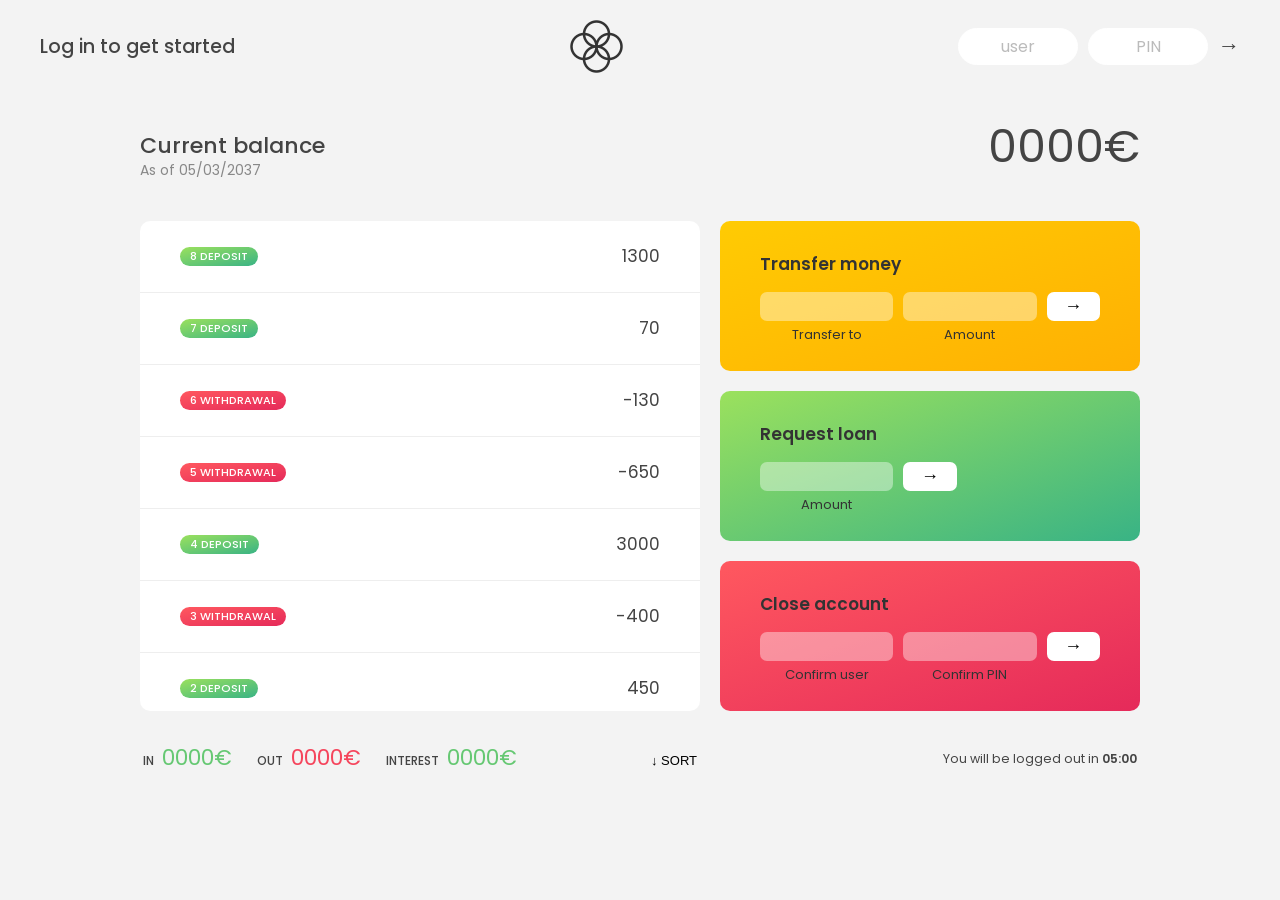
==== Adwaith_Rajesh/Day__16/Bankist_App__Day_2/index.html @ f3bc1ff0 "Added Day__16" ====
<!DOCTYPE html>
<html lang="en">
  <head>
    <meta charset="UTF-8" />
    <meta name="viewport" content="width=device-width, initial-scale=1.0" />
    <meta http-equiv="X-UA-Compatible" content="ie=edge" />
    <link rel="shortcut icon" type="image/png" href="/icon.png" />

    <link
      href="https://fonts.googleapis.com/css?family=Poppins:400,500,600&display=swap"
      rel="stylesheet"
    />

    <link rel="stylesheet" href="style.css" />
    <title>Bankist</title>
  </head>
  <body>
    <!-- TOP NAVIGATION -->
    <nav>
      <p class="welcome">Log in to get started</p>
      <img src="logo.png" alt="Logo" class="logo" />
      <form class="login">
        <input
          type="text"
          placeholder="user"
          class="login__input login__input--user"
        />
        <!-- In practice, use type="password" -->
        <input
          type="text"
          placeholder="PIN"
          maxlength="4"
          class="login__input login__input--pin"
        />
        <button class="login__btn">&rarr;</button>
      </form>
    </nav>

    <main class="app">
      <!-- BALANCE -->
      <div class="balance">
        <div>
          <p class="balance__label">Current balance</p>
          <p class="balance__date">
            As of <span class="date">05/03/2037</span>
          </p>
        </div>
        <p class="balance__value">0000€</p>
      </div>

      <!-- MOVEMENTS -->
      <div class="movements">
        <div class="movements__row">
          <div class="movements__type movements__type--deposit">2 deposit</div>
          <div class="movements__date">3 days ago</div>
          <div class="movements__value">4 000€</div>
        </div>
        <div class="movements__row">
          <div class="movements__type movements__type--withdrawal">
            1 withdrawal
          </div>
          <div class="movements__date">24/01/2037</div>
          <div class="movements__value">-378€</div>
        </div>
      </div>

      <!-- SUMMARY -->
      <div class="summary">
        <p class="summary__label">In</p>
        <p class="summary__value summary__value--in">0000€</p>
        <p class="summary__label">Out</p>
        <p class="summary__value summary__value--out">0000€</p>
        <p class="summary__label">Interest</p>
        <p class="summary__value summary__value--interest">0000€</p>
        <button class="btn--sort">&downarrow; SORT</button>
      </div>

      <!-- OPERATION: TRANSFERS -->
      <div class="operation operation--transfer">
        <h2>Transfer money</h2>
        <form class="form form--transfer">
          <input type="text" class="form__input form__input--to" />
          <input type="number" class="form__input form__input--amount" />
          <button class="form__btn form__btn--transfer">&rarr;</button>
          <label class="form__label">Transfer to</label>
          <label class="form__label">Amount</label>
        </form>
      </div>

      <!-- OPERATION: LOAN -->
      <div class="operation operation--loan">
        <h2>Request loan</h2>
        <form class="form form--loan">
          <input type="number" class="form__input form__input--loan-amount" />
          <button class="form__btn form__btn--loan">&rarr;</button>
          <label class="form__label form__label--loan">Amount</label>
        </form>
      </div>

      <!-- OPERATION: CLOSE -->
      <div class="operation operation--close">
        <h2>Close account</h2>
        <form class="form form--close">
          <input type="text" class="form__input form__input--user" />
          <input
            type="password"
            maxlength="6"
            class="form__input form__input--pin"
          />
          <button class="form__btn form__btn--close">&rarr;</button>
          <label class="form__label">Confirm user</label>
          <label class="form__label">Confirm PIN</label>
        </form>
      </div>

      <!-- LOGOUT TIMER -->
      <p class="logout-timer">
        You will be logged out in <span class="timer">05:00</span>
      </p>
    </main>

    <!-- <footer>
      &copy; by Jonas Schmedtmann. Don't claim as your own :)
    </footer> -->

    <script src="script.js"></script>
  </body>
</html>
---- Adwaith_Rajesh/Day__16/Bankist_App__Day_2/style.css ----
/*
 * Use this CSS to learn some intersting techniques,
 * in case you're wondering how I built the UI.
 * Have fun! 😁
 */

* {
  margin: 0;
  padding: 0;
  box-sizing: inherit;
}

html {
  font-size: 62.5%;
  box-sizing: border-box;
}

body {
  font-family: 'Poppins', sans-serif;
  color: #444;
  background-color: #f3f3f3;
  height: 100vh;
  padding: 2rem;
}

nav {
  display: flex;
  justify-content: space-between;
  align-items: center;
  padding: 0 2rem;
}

.welcome {
  font-size: 1.9rem;
  font-weight: 500;
}

.logo {
  height: 5.25rem;
}

.login {
  display: flex;
}

.login__input {
  border: none;
  padding: 0.5rem 2rem;
  font-size: 1.6rem;
  font-family: inherit;
  text-align: center;
  width: 12rem;
  border-radius: 10rem;
  margin-right: 1rem;
  color: inherit;
  border: 1px solid #fff;
  transition: all 0.3s;
}

.login__input:focus {
  outline: none;
  border: 1px solid #ccc;
}

.login__input::placeholder {
  color: #bbb;
}

.login__btn {
  border: none;
  background: none;
  font-size: 2.2rem;
  color: inherit;
  cursor: pointer;
  transition: all 0.3s;
}

.login__btn:hover,
.login__btn:focus,
.btn--sort:hover,
.btn--sort:focus {
  outline: none;
  color: #777;
}

/* MAIN */
.app {
  position: relative;
  max-width: 100rem;
  margin: 4rem auto;
  display: grid;
  grid-template-columns: 4fr 3fr;
  grid-template-rows: auto repeat(3, 15rem) auto;
  gap: 2rem;

  /* NOTE This creates the fade in/out animation */
  /* opacity: 0; */
  transition: all 1s;
}

.balance {
  grid-column: 1 / span 2;
  display: flex;
  align-items: flex-end;
  justify-content: space-between;
  margin-bottom: 2rem;
}

.balance__label {
  font-size: 2.2rem;
  font-weight: 500;
  margin-bottom: -0.2rem;
}

.balance__date {
  font-size: 1.4rem;
  color: #888;
}

.balance__value {
  font-size: 4.5rem;
  font-weight: 400;
}

/* MOVEMENTS */
.movements {
  grid-row: 2 / span 3;
  background-color: #fff;
  border-radius: 1rem;
  overflow: scroll;
}

.movements__row {
  padding: 2.25rem 4rem;
  display: flex;
  align-items: center;
  border-bottom: 1px solid #eee;
}

.movements__type {
  font-size: 1.1rem;
  text-transform: uppercase;
  font-weight: 500;
  color: #fff;
  padding: 0.1rem 1rem;
  border-radius: 10rem;
  margin-right: 2rem;
}

.movements__date {
  font-size: 1.1rem;
  text-transform: uppercase;
  font-weight: 500;
  color: #666;
}

.movements__type--deposit {
  background-image: linear-gradient(to top left, #39b385, #9be15d);
}

.movements__type--withdrawal {
  background-image: linear-gradient(to top left, #e52a5a, #ff585f);
}

.movements__value {
  font-size: 1.7rem;
  margin-left: auto;
}

/* SUMMARY */
.summary {
  grid-row: 5 / 6;
  display: flex;
  align-items: baseline;
  padding: 0 0.3rem;
  margin-top: 1rem;
}

.summary__label {
  font-size: 1.2rem;
  font-weight: 500;
  text-transform: uppercase;
  margin-right: 0.8rem;
}

.summary__value {
  font-size: 2.2rem;
  margin-right: 2.5rem;
}

.summary__value--in,
.summary__value--interest {
  color: #66c873;
}

.summary__value--out {
  color: #f5465d;
}

.btn--sort {
  margin-left: auto;
  border: none;
  background: none;
  font-size: 1.3rem;
  font-weight: 500;
  cursor: pointer;
}

/* OPERATIONS */
.operation {
  border-radius: 1rem;
  padding: 3rem 4rem;
  color: #333;
}

.operation--transfer {
  background-image: linear-gradient(to top left, #ffb003, #ffcb03);
}

.operation--loan {
  background-image: linear-gradient(to top left, #39b385, #9be15d);
}

.operation--close {
  background-image: linear-gradient(to top left, #e52a5a, #ff585f);
}

h2 {
  margin-bottom: 1.5rem;
  font-size: 1.7rem;
  font-weight: 600;
  color: #333;
}

.form {
  display: grid;
  grid-template-columns: 2.5fr 2.5fr 1fr;
  grid-template-rows: auto auto;
  gap: 0.4rem 1rem;
}

/* Exceptions for interst */
.form.form--loan {
  grid-template-columns: 2.5fr 1fr 2.5fr;
}
.form__label--loan {
  grid-row: 2;
}
/* End exceptions */

.form__input {
  width: 100%;
  border: none;
  background-color: rgba(255, 255, 255, 0.4);
  font-family: inherit;
  font-size: 1.5rem;
  text-align: center;
  color: #333;
  padding: 0.3rem 1rem;
  border-radius: 0.7rem;
  transition: all 0.3s;
}

.form__input:focus {
  outline: none;
  background-color: rgba(255, 255, 255, 0.6);
}

.form__label {
  font-size: 1.3rem;
  text-align: center;
}

.form__btn {
  border: none;
  border-radius: 0.7rem;
  font-size: 1.8rem;
  background-color: #fff;
  cursor: pointer;
  transition: all 0.3s;
}

.form__btn:focus {
  outline: none;
  background-color: rgba(255, 255, 255, 0.8);
}

.logout-timer {
  padding: 0 0.3rem;
  margin-top: 1.9rem;
  text-align: right;
  font-size: 1.25rem;
}

.timer {
  font-weight: 600;
}
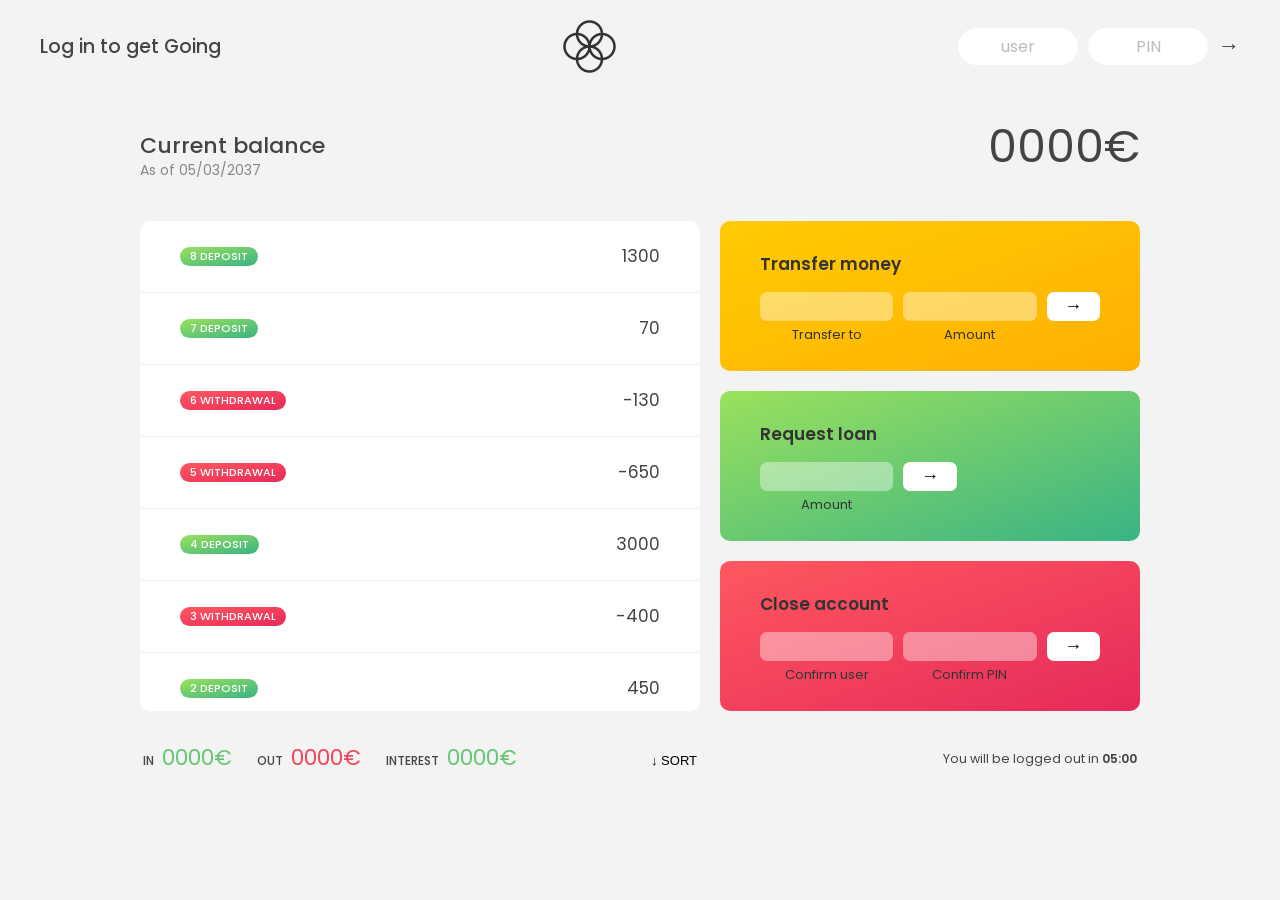
==== commit c330d1b9: "Minor text changes" ====
--- a/Adwaith_Rajesh/Day__16/Bankist_App__Day_2/index.html
+++ b/Adwaith_Rajesh/Day__16/Bankist_App__Day_2/index.html
@@ -17,7 +17,7 @@
   <body>
     <!-- TOP NAVIGATION -->
     <nav>
-      <p class="welcome">Log in to get started</p>
+      <p class="welcome">Log in to get Going</p>
       <img src="logo.png" alt="Logo" class="logo" />
       <form class="login">
         <input
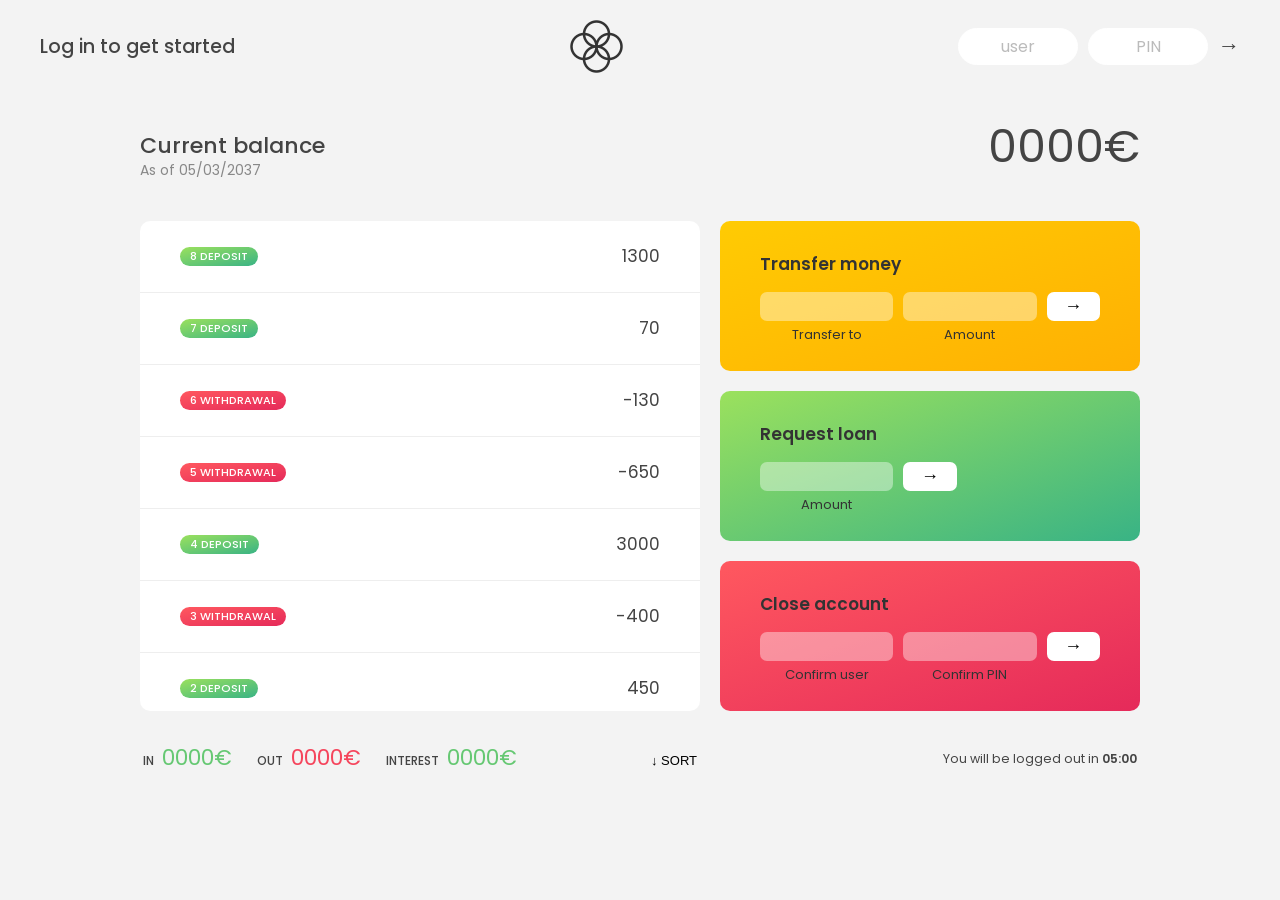
==== commit ce4ea2b2: "Added Day__17" ====
--- a/Adwaith_Rajesh/Day__16/Bankist_App__Day_2/index.html
+++ b/Adwaith_Rajesh/Day__16/Bankist_App__Day_2/index.html
@@ -15,9 +15,9 @@
     <title>Bankist</title>
   </head>
   <body>
-    <!-- TOP NAVIGATION -->
+    <!-- TOP NAVIGATION OF BANKIST APP -->
     <nav>
-      <p class="welcome">Log in to get Going</p>
+      <p class="welcome">Log in to get started</p>
       <img src="logo.png" alt="Logo" class="logo" />
       <form class="login">
         <input
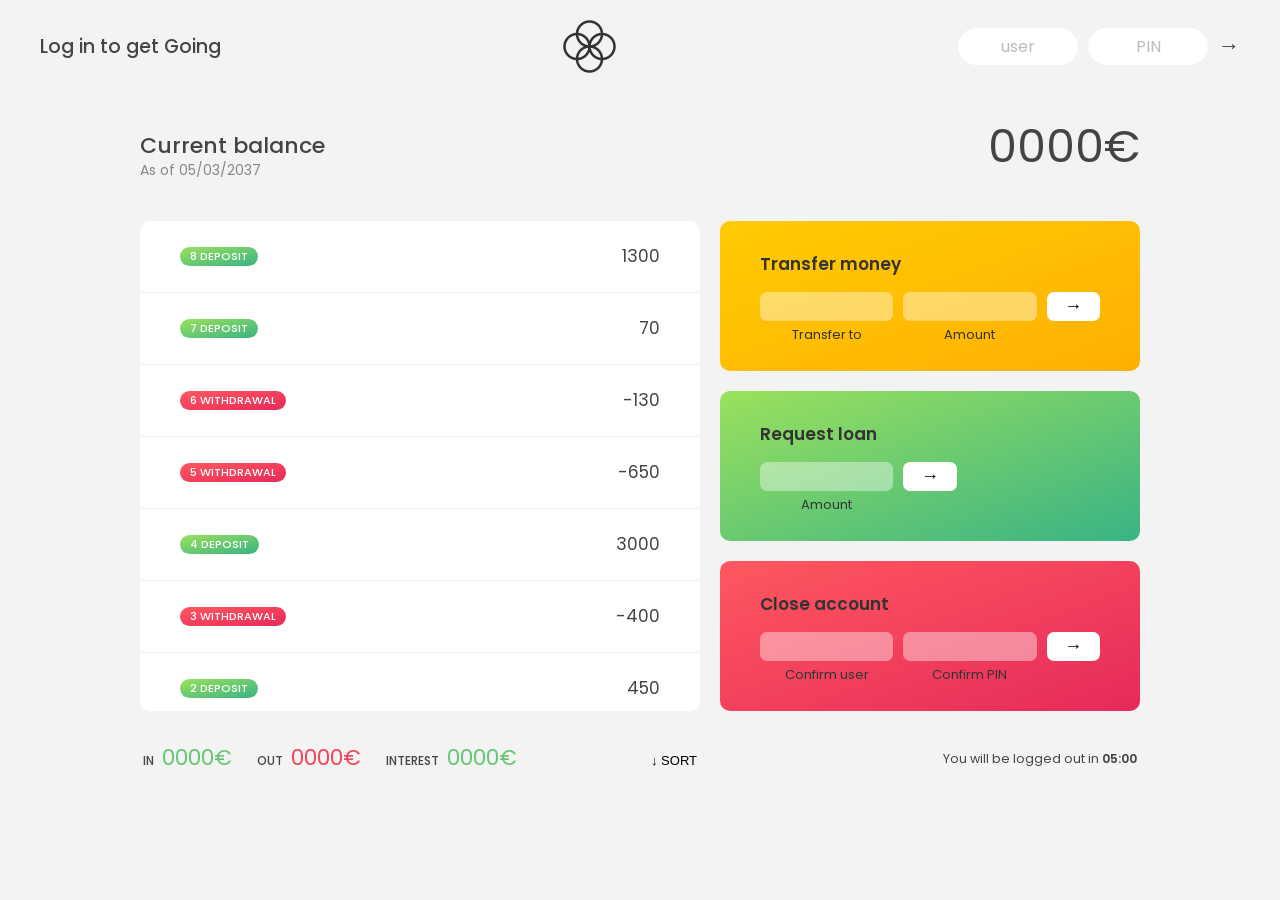
==== commit dd7b9d71: "Test" ====
--- a/Adwaith_Rajesh/Day__16/Bankist_App__Day_2/index.html
+++ b/Adwaith_Rajesh/Day__16/Bankist_App__Day_2/index.html
@@ -12,12 +12,12 @@
     />
 
     <link rel="stylesheet" href="style.css" />
-    <title>Bankist</title>
+    <title>Bankist__Website</title>
   </head>
   <body>
     <!-- TOP NAVIGATION OF BANKIST APP -->
     <nav>
-      <p class="welcome">Log in to get started</p>
+      <p class="welcome">Log in to get Going</p>
       <img src="logo.png" alt="Logo" class="logo" />
       <form class="login">
         <input
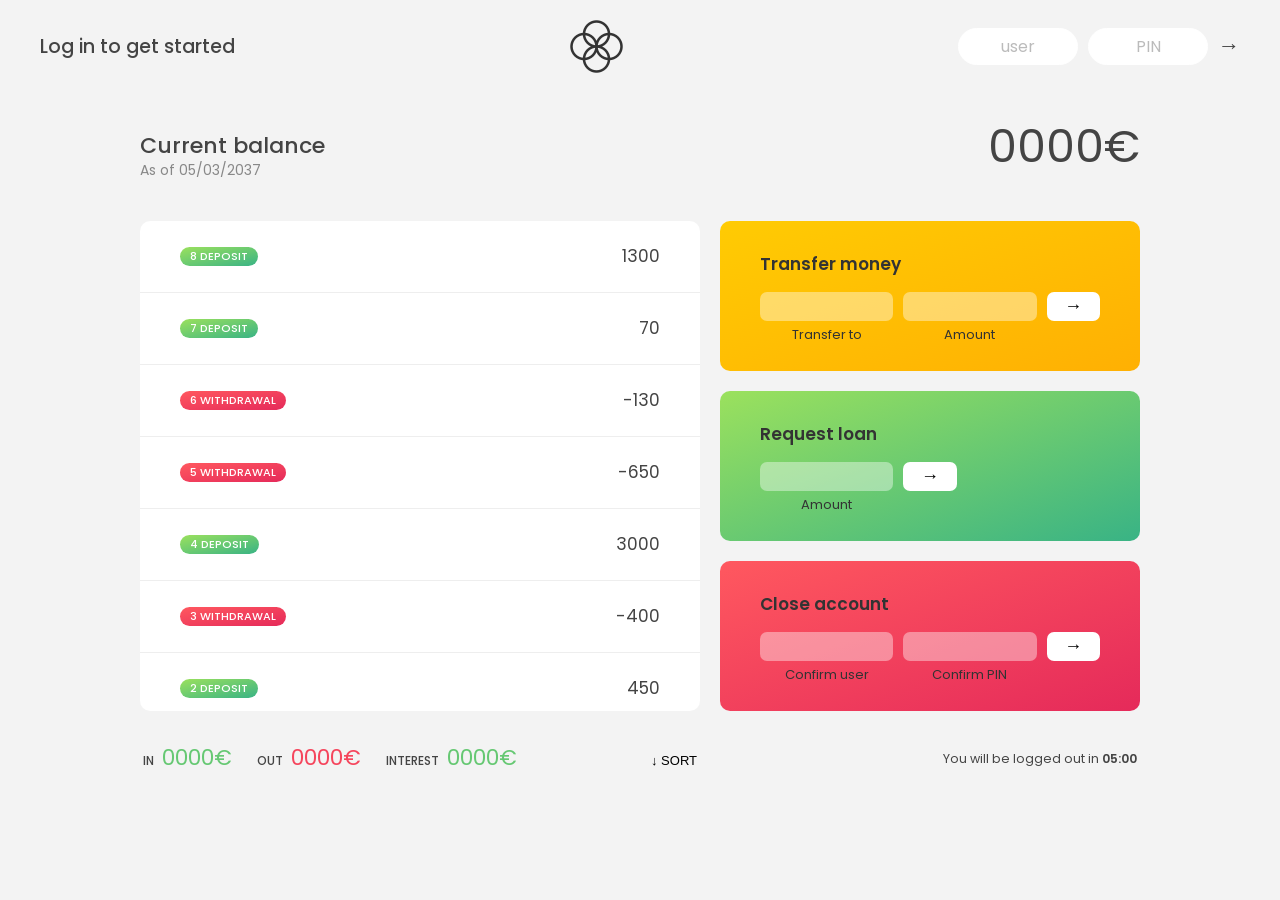
==== commit f3f223a1: "Reverting to original" ====
--- a/Adwaith_Rajesh/Day__16/Bankist_App__Day_2/index.html
+++ b/Adwaith_Rajesh/Day__16/Bankist_App__Day_2/index.html
@@ -12,12 +12,12 @@
     />
 
     <link rel="stylesheet" href="style.css" />
-    <title>Bankist__Website</title>
+    <title>Bankist</title>
   </head>
   <body>
-    <!-- TOP NAVIGATION OF BANKIST APP -->
+    <!-- TOP NAVIGATION-->
     <nav>
-      <p class="welcome">Log in to get Going</p>
+      <p class="welcome">Log in to get started</p>
       <img src="logo.png" alt="Logo" class="logo" />
       <form class="login">
         <input
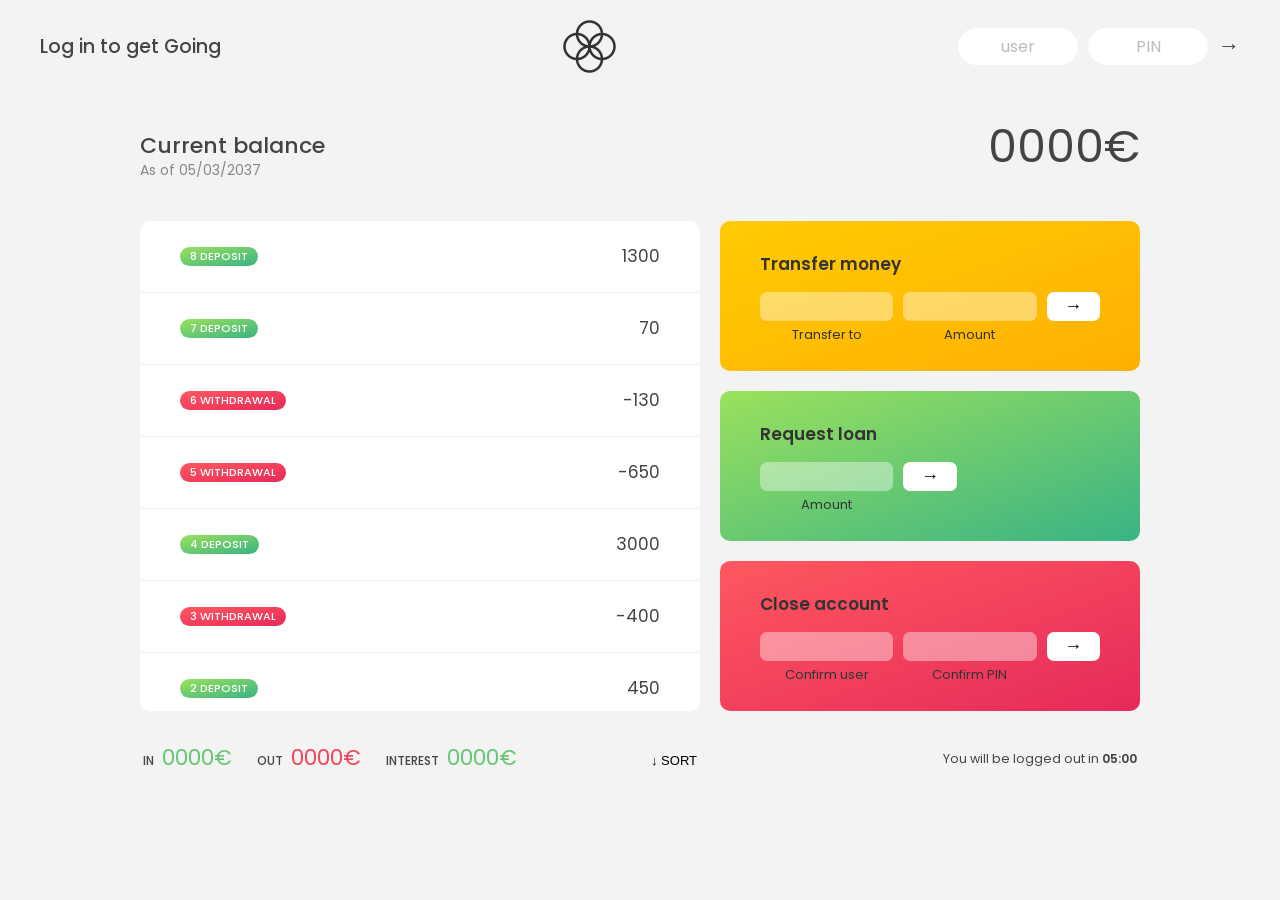
==== commit cb35a1a2: "Reverting to original_2" ====
--- a/Adwaith_Rajesh/Day__16/Bankist_App__Day_2/index.html
+++ b/Adwaith_Rajesh/Day__16/Bankist_App__Day_2/index.html
@@ -17,7 +17,7 @@
   <body>
     <!-- TOP NAVIGATION-->
     <nav>
-      <p class="welcome">Log in to get started</p>
+      <p class="welcome">Log in to get Going</p>
       <img src="logo.png" alt="Logo" class="logo" />
       <form class="login">
         <input
